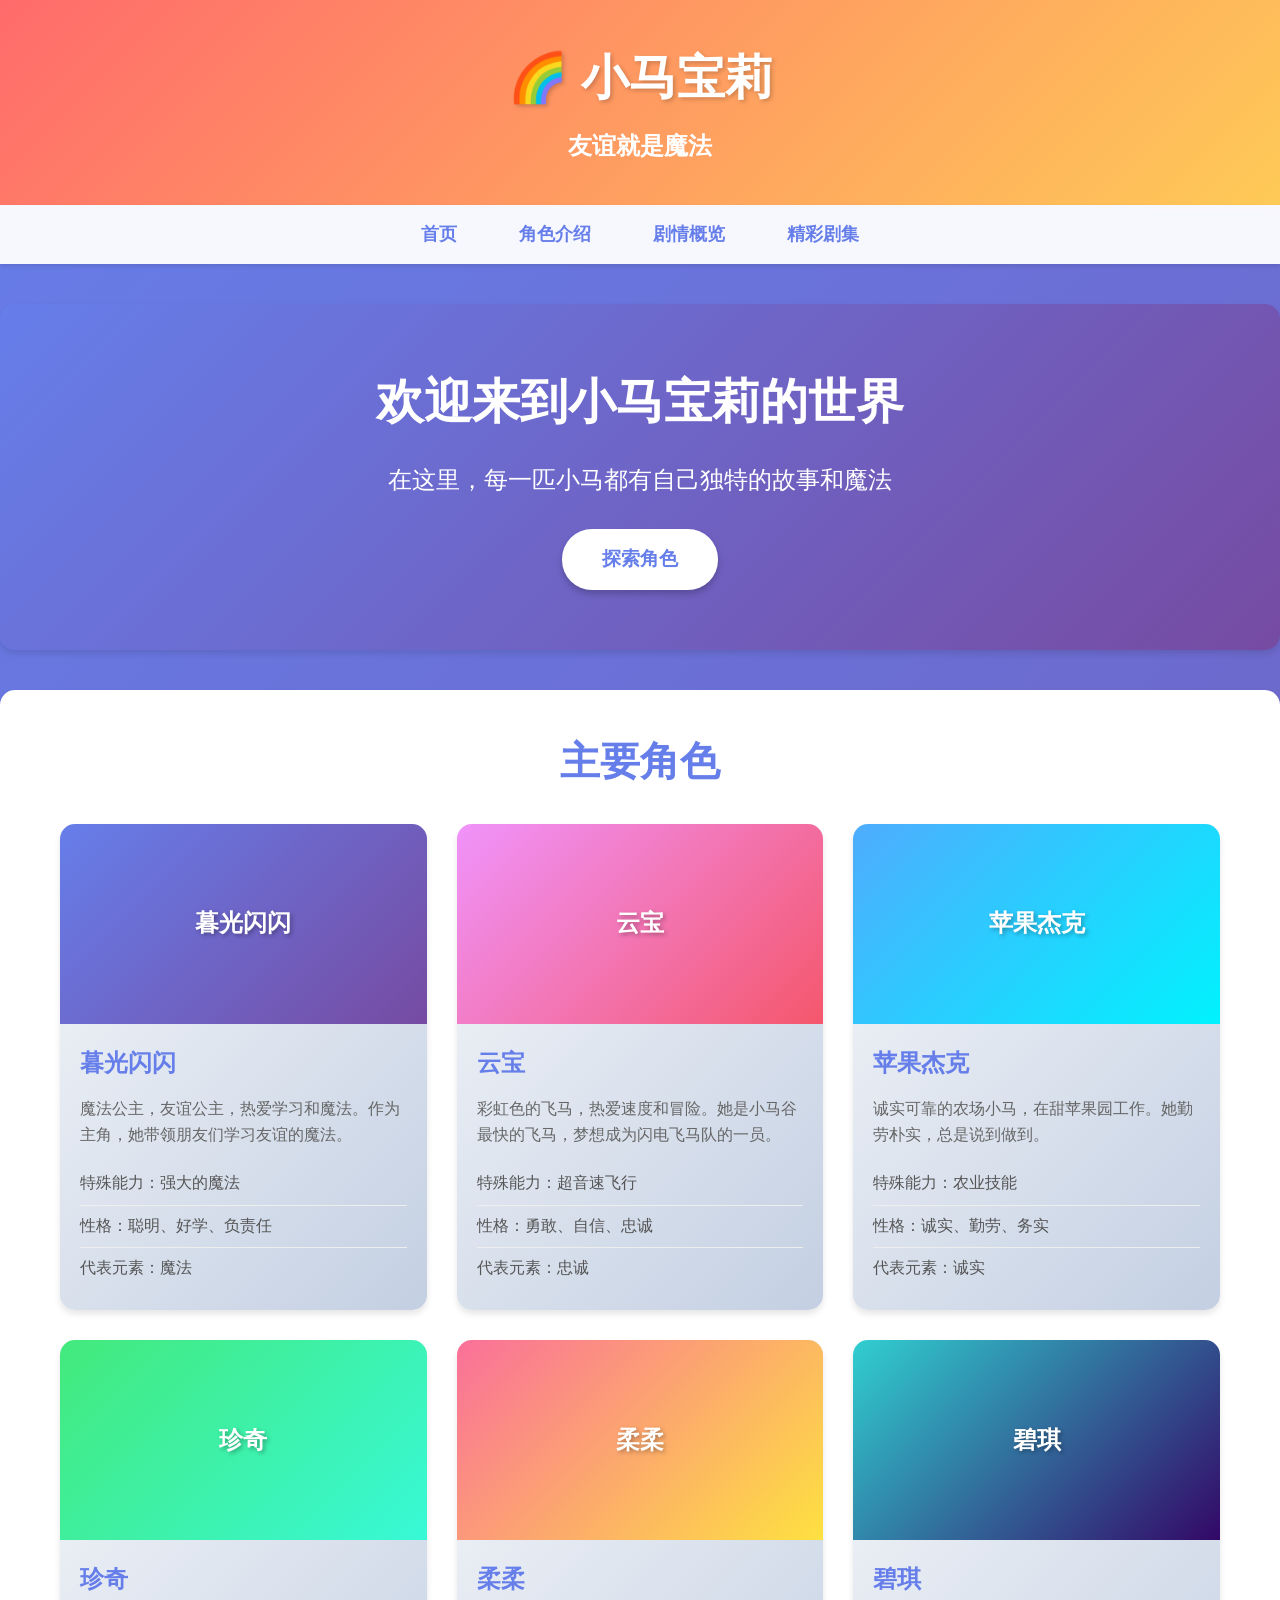
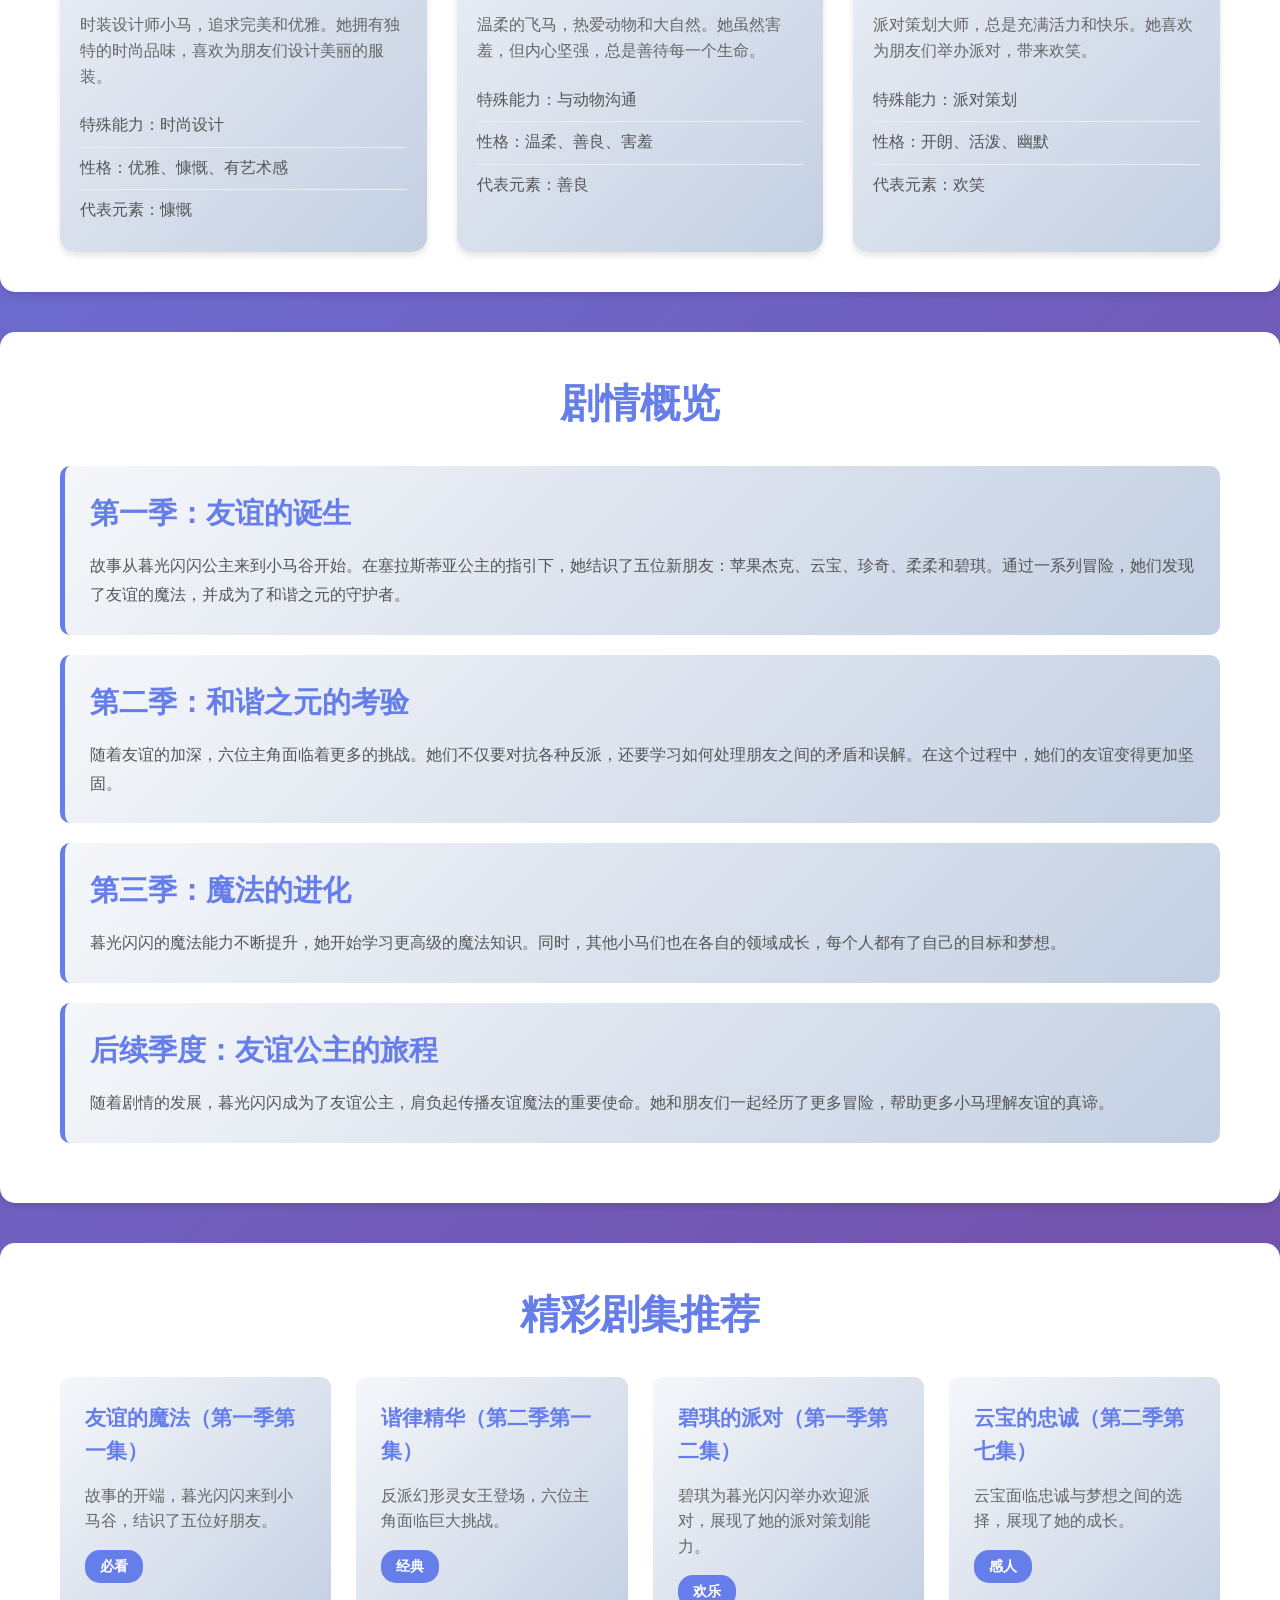
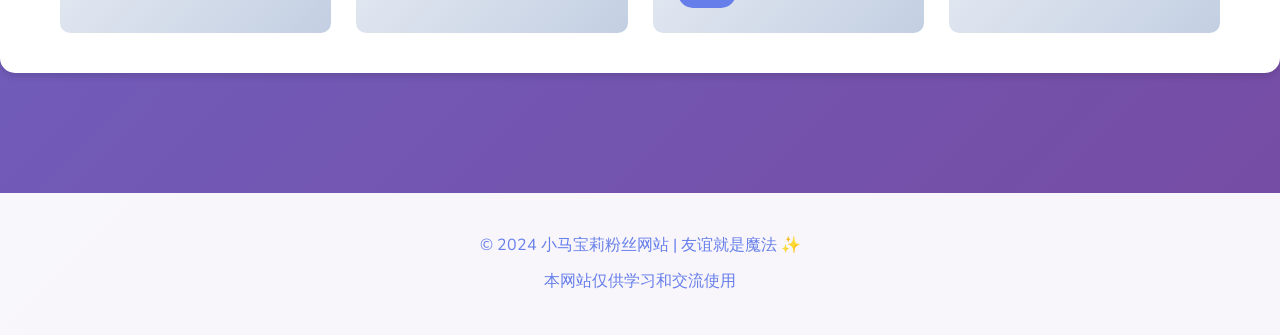
==== index.html @ b2d567ee "Add files via upload" ====
<!DOCTYPE html>
<html lang="zh-CN">
<head>
    <meta charset="UTF-8">
    <meta name="viewport" content="width=device-width, initial-scale=1.0">
    <title>小马宝莉 - 角色与剧情介绍</title>
    <link rel="stylesheet" href="styles.css">
    <link href="https://fonts.googleapis.com/css2?family=Nunito:wght@400;600;700&display=swap" rel="stylesheet">
</head>
<body>
    <header>
        <div class="container">
            <h1>🌈 小马宝莉</h1>
            <p>友谊就是魔法</p>
        </div>
    </header>

    <nav>
        <div class="container">
            <ul>
                <li><a href="#home">首页</a></li>
                <li><a href="#characters">角色介绍</a></li>
                <li><a href="#story">剧情概览</a></li>
                <li><a href="#episodes">精彩剧集</a></li>
            </ul>
        </div>
    </nav>

    <main>
        <section id="home" class="hero">
            <div class="container">
                <h2>欢迎来到小马宝莉的世界</h2>
                <p>在这里，每一匹小马都有自己独特的故事和魔法</p>
                <a href="#characters" class="btn">探索角色</a>
            </div>
        </section>

        <section id="characters" class="characters">
            <div class="container">
                <h2>主要角色</h2>
                <div class="character-grid">
                    <div class="character-card">
                        <div class="character-image twilight">
                            <span>暮光闪闪</span>
                        </div>
                        <div class="character-info">
                            <h3>暮光闪闪</h3>
                            <p>魔法公主，友谊公主，热爱学习和魔法。作为主角，她带领朋友们学习友谊的魔法。</p>
                            <ul>
                                <li>特殊能力：强大的魔法</li>
                                <li>性格：聪明、好学、负责任</li>
                                <li>代表元素：魔法</li>
                            </ul>
                        </div>
                    </div>

                    <div class="character-card">
                        <div class="character-image rainbow">
                            <span>云宝</span>
                        </div>
                        <div class="character-info">
                            <h3>云宝</h3>
                            <p>彩虹色的飞马，热爱速度和冒险。她是小马谷最快的飞马，梦想成为闪电飞马队的一员。</p>
                            <ul>
                                <li>特殊能力：超音速飞行</li>
                                <li>性格：勇敢、自信、忠诚</li>
                                <li>代表元素：忠诚</li>
                            </ul>
                        </div>
                    </div>

                    <div class="character-card">
                        <div class="character-image applejack">
                            <span>苹果杰克</span>
                        </div>
                        <div class="character-info">
                            <h3>苹果杰克</h3>
                            <p>诚实可靠的农场小马，在甜苹果园工作。她勤劳朴实，总是说到做到。</p>
                            <ul>
                                <li>特殊能力：农业技能</li>
                                <li>性格：诚实、勤劳、务实</li>
                                <li>代表元素：诚实</li>
                            </ul>
                        </div>
                    </div>

                    <div class="character-card">
                        <div class="character-image rarity">
                            <span>珍奇</span>
                        </div>
                        <div class="character-info">
                            <h3>珍奇</h3>
                            <p>时装设计师小马，追求完美和优雅。她拥有独特的时尚品味，喜欢为朋友们设计美丽的服装。</p>
                            <ul>
                                <li>特殊能力：时尚设计</li>
                                <li>性格：优雅、慷慨、有艺术感</li>
                                <li>代表元素：慷慨</li>
                            </ul>
                        </div>
                    </div>

                    <div class="character-card">
                        <div class="character-image fluttershy">
                            <span>柔柔</span>
                        </div>
                        <div class="character-info">
                            <h3>柔柔</h3>
                            <p>温柔的飞马，热爱动物和大自然。她虽然害羞，但内心坚强，总是善待每一个生命。</p>
                            <ul>
                                <li>特殊能力：与动物沟通</li>
                                <li>性格：温柔、善良、害羞</li>
                                <li>代表元素：善良</li>
                            </ul>
                        </div>
                    </div>

                    <div class="character-card">
                        <div class="character-image pinkie">
                            <span>碧琪</span>
                        </div>
                        <div class="character-info">
                            <h3>碧琪</h3>
                            <p>派对策划大师，总是充满活力和快乐。她喜欢为朋友们举办派对，带来欢笑。</p>
                            <ul>
                                <li>特殊能力：派对策划</li>
                                <li>性格：开朗、活泼、幽默</li>
                                <li>代表元素：欢笑</li>
                            </ul>
                        </div>
                    </div>
                </div>
            </div>
        </section>

        <section id="story" class="story">
            <div class="container">
                <h2>剧情概览</h2>
                <div class="story-content">
                    <div class="story-section">
                        <h3>第一季：友谊的诞生</h3>
                        <p>故事从暮光闪闪公主来到小马谷开始。在塞拉斯蒂亚公主的指引下，她结识了五位新朋友：苹果杰克、云宝、珍奇、柔柔和碧琪。通过一系列冒险，她们发现了友谊的魔法，并成为了和谐之元的守护者。</p>
                    </div>

                    <div class="story-section">
                        <h3>第二季：和谐之元的考验</h3>
                        <p>随着友谊的加深，六位主角面临着更多的挑战。她们不仅要对抗各种反派，还要学习如何处理朋友之间的矛盾和误解。在这个过程中，她们的友谊变得更加坚固。</p>
                    </div>

                    <div class="story-section">
                        <h3>第三季：魔法的进化</h3>
                        <p>暮光闪闪的魔法能力不断提升，她开始学习更高级的魔法知识。同时，其他小马们也在各自的领域成长，每个人都有了自己的目标和梦想。</p>
                    </div>

                    <div class="story-section">
                        <h3>后续季度：友谊公主的旅程</h3>
                        <p>随着剧情的发展，暮光闪闪成为了友谊公主，肩负起传播友谊魔法的重要使命。她和朋友们一起经历了更多冒险，帮助更多小马理解友谊的真谛。</p>
                    </div>
                </div>
            </div>
        </section>

        <section id="episodes" class="episodes">
            <div class="container">
                <h2>精彩剧集推荐</h2>
                <div class="episode-grid">
                    <div class="episode-card">
                        <h3>友谊的魔法（第一季第一集）</h3>
                        <p>故事的开端，暮光闪闪来到小马谷，结识了五位好朋友。</p>
                        <span class="episode-tag">必看</span>
                    </div>

                    <div class="episode-card">
                        <h3>谐律精华（第二季第一集）</h3>
                        <p>反派幻形灵女王登场，六位主角面临巨大挑战。</p>
                        <span class="episode-tag">经典</span>
                    </div>

                    <div class="episode-card">
                        <h3>碧琪的派对（第一季第二集）</h3>
                        <p>碧琪为暮光闪闪举办欢迎派对，展现了她的派对策划能力。</p>
                        <span class="episode-tag">欢乐</span>
                    </div>

                    <div class="episode-card">
                        <h3>云宝的忠诚（第二季第七集）</h3>
                        <p>云宝面临忠诚与梦想之间的选择，展现了她的成长。</p>
                        <span class="episode-tag">感人</span>
                    </div>
                </div>
            </div>
        </section>
    </main>

    <footer>
        <div class="container">
            <p>&copy; 2024 小马宝莉粉丝网站 | 友谊就是魔法 ✨</p>
            <p>本网站仅供学习和交流使用</p>
        </div>
    </footer>
</body>
</html>
---- styles.css ----
/* 全局样式 */
* {
    margin: 0;
    padding: 0;
    box-sizing: border-box;
}

body {
    font-family: 'Nunito', 'Microsoft YaHei', sans-serif;
    line-height: 1.6;
    color: #333;
    background: linear-gradient(135deg, #667eea 0%, #764ba2 100%);
    min-height: 100vh;
}

.container {
    max-width: 1200px;
    margin: 0 auto;
    padding: 0 20px;
}

/* 头部样式 */
header {
    background: linear-gradient(135deg, #ff6b6b 0%, #feca57 100%);
    color: white;
    padding: 40px 0;
    text-align: center;
    box-shadow: 0 4px 6px rgba(0, 0, 0, 0.1);
}

header h1 {
    font-size: 3em;
    margin-bottom: 10px;
    text-shadow: 2px 2px 4px rgba(0, 0, 0, 0.2);
}

header p {
    font-size: 1.5em;
    font-weight: 600;
}

/* 导航样式 */
nav {
    background: rgba(255, 255, 255, 0.95);
    padding: 15px 0;
    position: sticky;
    top: 0;
    z-index: 1000;
    box-shadow: 0 2px 4px rgba(0, 0, 0, 0.1);
}

nav ul {
    list-style: none;
    display: flex;
    justify-content: center;
    gap: 30px;
}

nav a {
    text-decoration: none;
    color: #667eea;
    font-weight: 600;
    font-size: 1.1em;
    transition: all 0.3s ease;
    padding: 8px 16px;
    border-radius: 20px;
}

nav a:hover {
    background: #667eea;
    color: white;
    transform: translateY(-2px);
}

/* 主要内容区域 */
main {
    padding: 40px 0;
}

section {
    background: white;
    margin-bottom: 40px;
    padding: 40px;
    border-radius: 15px;
    box-shadow: 0 4px 6px rgba(0, 0, 0, 0.1);
}

section h2 {
    color: #667eea;
    font-size: 2.5em;
    margin-bottom: 30px;
    text-align: center;
}

/* 首页英雄区域 */
.hero {
    background: linear-gradient(135deg, #667eea 0%, #764ba2 100%);
    color: white;
    text-align: center;
    padding: 60px 40px;
}

.hero h2 {
    color: white;
    font-size: 3em;
    margin-bottom: 20px;
}

.hero p {
    font-size: 1.5em;
    margin-bottom: 30px;
}

.btn {
    display: inline-block;
    background: white;
    color: #667eea;
    padding: 15px 40px;
    border-radius: 30px;
    text-decoration: none;
    font-weight: 700;
    font-size: 1.2em;
    transition: all 0.3s ease;
    box-shadow: 0 4px 6px rgba(0, 0, 0, 0.2);
}

.btn:hover {
    transform: translateY(-3px);
    box-shadow: 0 6px 12px rgba(0, 0, 0, 0.3);
}

/* 角色卡片样式 */
.character-grid {
    display: grid;
    grid-template-columns: repeat(auto-fit, minmax(300px, 1fr));
    gap: 30px;
    margin-top: 30px;
}

.character-card {
    background: linear-gradient(135deg, #f5f7fa 0%, #c3cfe2 100%);
    border-radius: 15px;
    overflow: hidden;
    box-shadow: 0 4px 6px rgba(0, 0, 0, 0.1);
    transition: transform 0.3s ease;
}

.character-card:hover {
    transform: translateY(-10px);
}

.character-image {
    height: 200px;
    display: flex;
    align-items: center;
    justify-content: center;
    font-size: 1.5em;
    font-weight: bold;
    color: white;
    text-shadow: 2px 2px 4px rgba(0, 0, 0, 0.3);
}

.character-image.twilight {
    background: linear-gradient(135deg, #667eea 0%, #764ba2 100%);
}

.character-image.rainbow {
    background: linear-gradient(135deg, #f093fb 0%, #f5576c 100%);
}

.character-image.applejack {
    background: linear-gradient(135deg, #4facfe 0%, #00f2fe 100%);
}

.character-image.rarity {
    background: linear-gradient(135deg, #43e97b 0%, #38f9d7 100%);
}

.character-image.fluttershy {
    background: linear-gradient(135deg, #fa709a 0%, #fee140 100%);
}

.character-image.pinkie {
    background: linear-gradient(135deg, #30cfd0 0%, #330867 100%);
}

.character-info {
    padding: 20px;
}

.character-info h3 {
    color: #667eea;
    margin-bottom: 15px;
    font-size: 1.5em;
}

.character-info p {
    margin-bottom: 15px;
    color: #666;
}

.character-info ul {
    list-style: none;
    padding: 0;
}

.character-info li {
    padding: 8px 0;
    border-bottom: 1px solid #eee;
    color: #555;
}

.character-info li:last-child {
    border-bottom: none;
}

/* 剧情部分样式 */
.story-content {
    margin-top: 30px;
}

.story-section {
    background: linear-gradient(135deg, #f5f7fa 0%, #c3cfe2 100%);
    padding: 25px;
    margin-bottom: 20px;
    border-radius: 10px;
    border-left: 5px solid #667eea;
}

.story-section h3 {
    color: #667eea;
    margin-bottom: 15px;
    font-size: 1.8em;
}

.story-section p {
    color: #555;
    line-height: 1.8;
}

/* 剧集推荐样式 */
.episode-grid {
    display: grid;
    grid-template-columns: repeat(auto-fit, minmax(250px, 1fr));
    gap: 25px;
    margin-top: 30px;
}

.episode-card {
    background: linear-gradient(135deg, #f5f7fa 0%, #c3cfe2 100%);
    padding: 25px;
    border-radius: 10px;
    position: relative;
    transition: transform 0.3s ease;
}

.episode-card:hover {
    transform: translateY(-5px);
}

.episode-card h3 {
    color: #667eea;
    margin-bottom: 15px;
    font-size: 1.3em;
}

.episode-card p {
    color: #666;
    margin-bottom: 15px;
}

.episode-tag {
    display: inline-block;
    background: #667eea;
    color: white;
    padding: 5px 15px;
    border-radius: 15px;
    font-size: 0.9em;
    font-weight: 600;
}

/* 页脚样式 */
footer {
    background: rgba(255, 255, 255, 0.95);
    color: #667eea;
    text-align: center;
    padding: 30px 0;
    margin-top: 40px;
}

footer p {
    margin: 10px 0;
}

/* 响应式设计 */
@media (max-width: 768px) {
    header h1 {
        font-size: 2em;
    }

    header p {
        font-size: 1.2em;
    }

    nav ul {
        flex-direction: column;
        align-items: center;
        gap: 10px;
    }

    .hero h2 {
        font-size: 2em;
    }

    .hero p {
        font-size: 1.2em;
    }

    section {
        padding: 20px;
    }

    section h2 {
        font-size: 2em;
    }

    .character-grid {
        grid-template-columns: 1fr;
    }

    .episode-grid {
        grid-template-columns: 1fr;
    }
}

/* 平滑滚动 */
html {
    scroll-behavior: smooth;
}

/* 动画效果 */
@keyframes fadeIn {
    from {
        opacity: 0;
        transform: translateY(20px);
    }
    to {
        opacity: 1;
        transform: translateY(0);
    }
}

section {
    animation: fadeIn 0.6s ease-out;
}

.character-card,
.episode-card {
    animation: fadeIn 0.6s ease-out;
}

/* 悬停效果增强 */
.character-card:hover,
.episode-card:hover {
    box-shadow: 0 10px 20px rgba(0, 0, 0, 0.2);
}

/* 链接样式优化 */
a {
    text-decoration: none;
    color: inherit;
}

/* 滚动条样式 */
::-webkit-scrollbar {
    width: 10px;
}

::-webkit-scrollbar-track {
    background: #f1f1f1;
}

::-webkit-scrollbar-thumb {
    background: #667eea;
    border-radius: 5px;
}

::-webkit-scrollbar-thumb:hover {
    background: #764ba2;
}
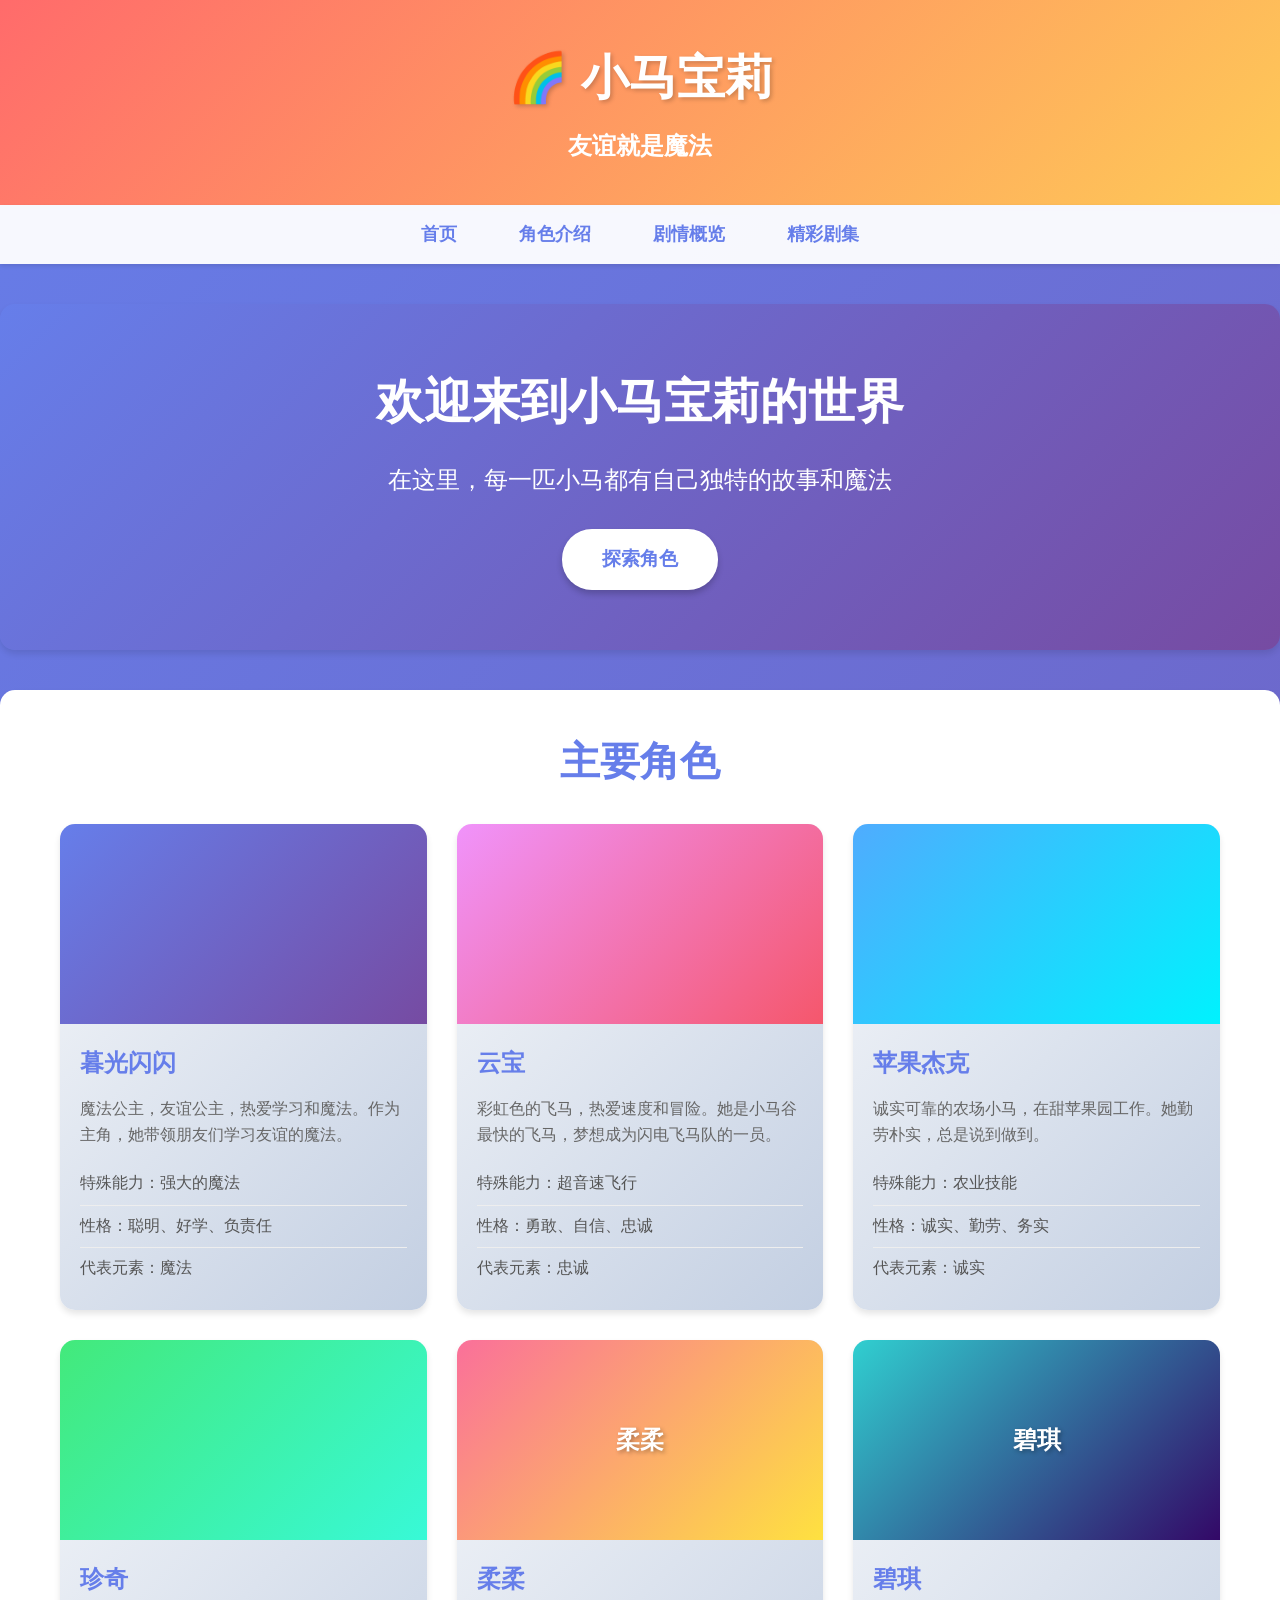
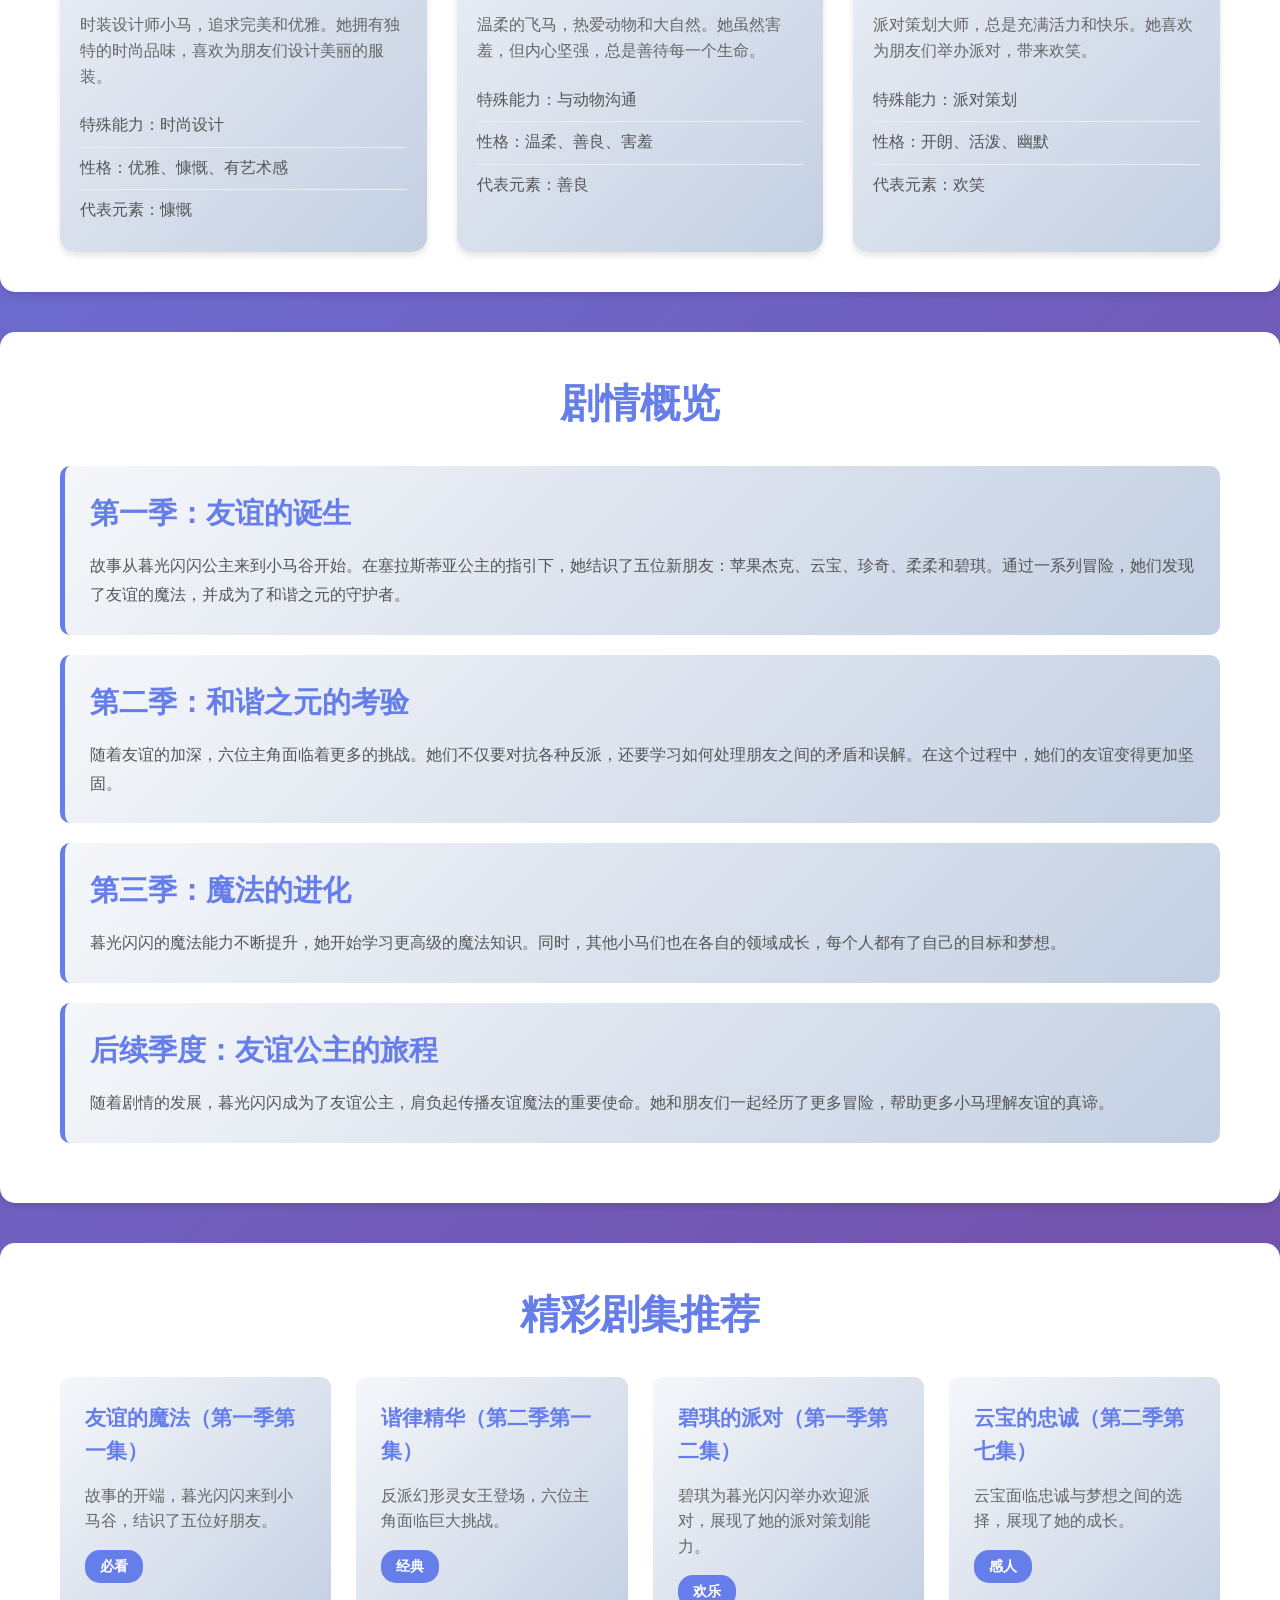
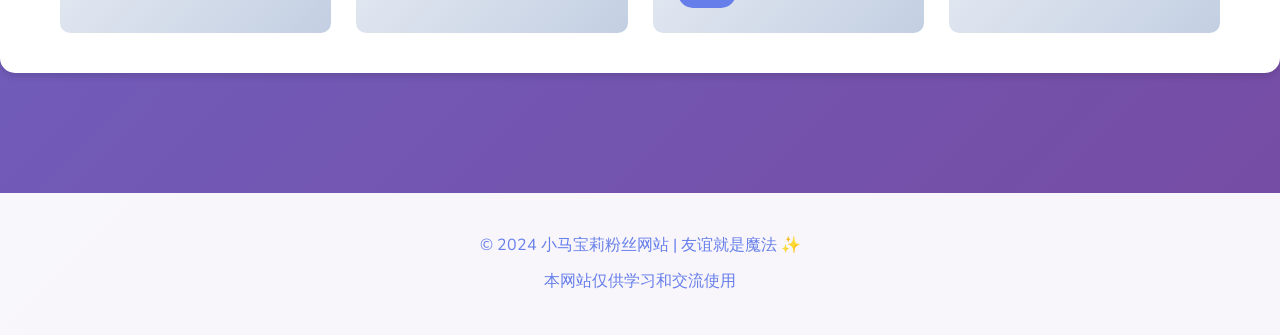
==== commit ec40bc40: "Add files via upload" ====
--- a/index.html
+++ b/index.html
@@ -42,7 +42,10 @@
                 <div class="character-grid">
                     <div class="character-card">
                         <div class="character-image twilight">
-                            <span>暮光闪闪</span>
+                            <img src="images/twilight.webp" 
+                                 alt="暮光闪闪" 
+                                 class="character-photo"
+                                 onerror="this.parentElement.style.background='linear-gradient(135deg, #667eea 0%, #764ba2 100%)';this.style.display='none';">
                         </div>
                         <div class="character-info">
                             <h3>暮光闪闪</h3>
@@ -57,7 +60,10 @@
 
                     <div class="character-card">
                         <div class="character-image rainbow">
-                            <span>云宝</span>
+                            <img src="images/rainbow.webp" 
+                                 alt="云宝" 
+                                 class="character-photo"
+                                 onerror="this.parentElement.style.background='linear-gradient(135deg, #f093fb 0%, #f5576c 100%)';this.style.display='none';">
                         </div>
                         <div class="character-info">
                             <h3>云宝</h3>
@@ -72,7 +78,10 @@
 
                     <div class="character-card">
                         <div class="character-image applejack">
-                            <span>苹果杰克</span>
+                            <img src="images/applejack.webp" 
+                                 alt="苹果杰克" 
+                                 class="character-photo"
+                                 onerror="this.parentElement.style.background='linear-gradient(135deg, #4facfe 0%, #00f2fe 100%)';this.style.display='none';">
                         </div>
                         <div class="character-info">
                             <h3>苹果杰克</h3>
@@ -87,7 +96,10 @@
 
                     <div class="character-card">
                         <div class="character-image rarity">
-                            <span>珍奇</span>
+                            <img src="images/rarity.webp" 
+                                 alt="珍奇" 
+                                 class="character-photo"
+                                 onerror="this.parentElement.style.background='linear-gradient(135deg, #43e97b 0%, #38f9d7 100%)';this.style.display='none';">
                         </div>
                         <div class="character-info">
                             <h3>珍奇</h3>
